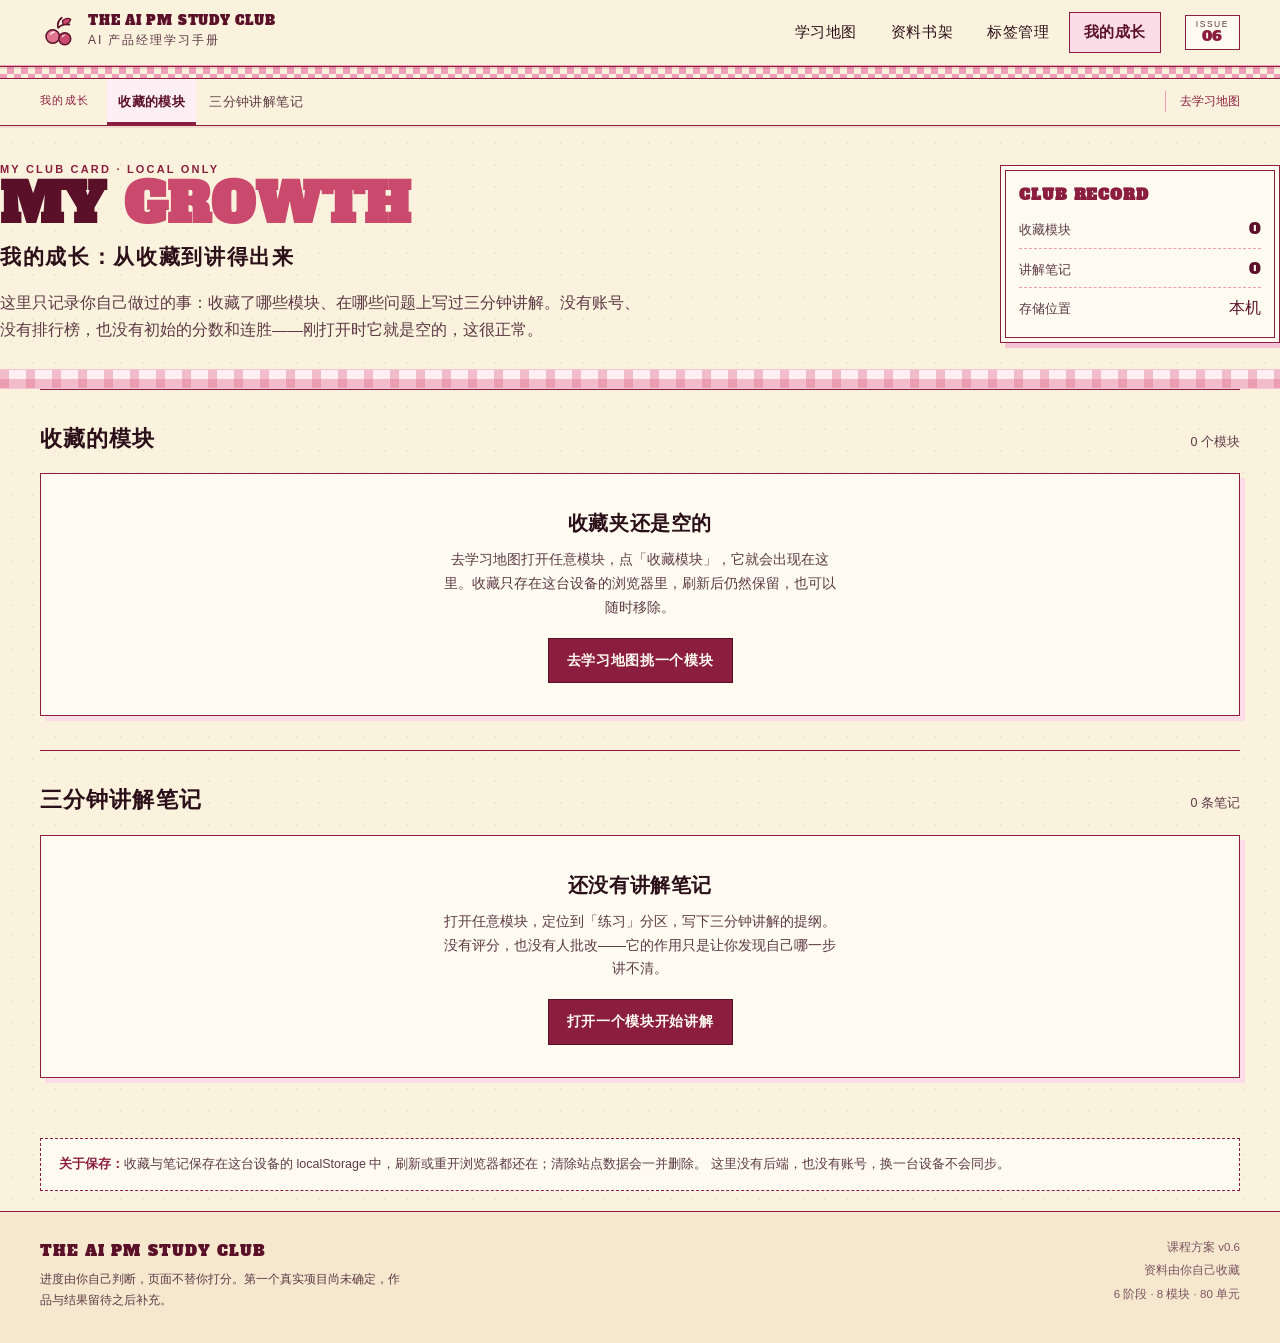
==== growth.html @ f2e9d525 "Publish AI PM study site and GitHub resource sync" ====
<!DOCTYPE html>
<html lang="zh-CN">
<head>
<meta charset="utf-8">
<meta name="viewport" content="width=device-width, initial-scale=1">
<title>我的成长 · AI 产品经理学习手册</title>
<meta name="description" content="收藏模块、写三分钟讲解笔记，全部只保存在本机浏览器，没有账号、没有虚构的进度与积分。">
<link rel="preconnect" href="https://fonts.googleapis.com">
<link rel="preconnect" href="https://fonts.gstatic.com" crossorigin>
<link href="https://fonts.googleapis.com/css2?family=Alfa+Slab+One&display=swap" rel="stylesheet">
<link rel="stylesheet" href="styles.css">
</head>
<body data-page="growth">
<a class="skip-link" href="#growth-main">跳到我的成长</a>

<header class="topbar">
  <div class="wrap topbar-inner">
    <a class="brand" href="index.html">
      <svg class="brand-mark" viewBox="0 0 48 48" aria-hidden="true" focusable="false">
        <path d="M24 18c-1-6 1-10 5-13" fill="none" stroke="#5B1029" stroke-width="2.4" stroke-linecap="round"/>
        <path d="M25 18c3-4 7-5 14-4" fill="none" stroke="#5B1029" stroke-width="2.4" stroke-linecap="round"/>
        <path d="M30 9c3-3 7-4 11-2-1 4-5 7-9 7-1 0-2 0-2-5z" fill="#C94A6C" stroke="#5B1029" stroke-width="1.6" stroke-linejoin="round"/>
        <circle cx="17" cy="30" r="9" fill="#E2758F" stroke="#5B1029" stroke-width="2"/>
        <circle cx="33" cy="33" r="8" fill="#C94A6C" stroke="#5B1029" stroke-width="2"/>
        <path d="M14 27c1-2 3-3 5-3" fill="none" stroke="#FBF2DE" stroke-width="1.8" stroke-linecap="round"/>
        <path d="M30 30c1-1 2-2 3-2" fill="none" stroke="#FBF2DE" stroke-width="1.6" stroke-linecap="round"/>
      </svg>
      <span class="brand-text">
        <span class="brand-en">THE AI PM STUDY CLUB</span>
        <span class="brand-cn">AI 产品经理学习手册</span>
      </span>
    </a>
    <nav class="nav" aria-label="主导航">
      <a class="nav-link" href="index.html">学习地图</a>
      <a class="nav-link" href="library.html">资料书架</a>
      <a class="nav-link" href="library.html#tag-manager">标签管理</a>
      <a class="nav-link" href="growth.html" aria-current="page">我的成长</a>
    </nav>
    <p class="issue-tag"><span>ISSUE</span><span>06</span></p>
  </div>
</header>

<div class="checker" role="presentation"></div>

<nav class="subnav" aria-label="我的成长分区">
  <div class="wrap subnav-inner">
    <p class="subnav-label">我的成长</p>
    <div class="subnav-links">
      <a class="subnav-link" href="#fav-section" data-spy="fav-section">收藏的模块</a>
      <a class="subnav-link" href="#note-section" data-spy="note-section">三分钟讲解笔记</a>
    </div>
    <a class="subnav-jump" href="index.html">去学习地图</a>
  </div>
</nav>

<div class="wrap growth-head">
  <div>
    <p class="eyebrow">My club card · local only</p>
    <h1>
      <span class="mast-en">MY <em>GROWTH</em></span>
      <span class="mast-cn">我的成长：从收藏到讲得出来</span>
    </h1>
    <p class="lede">这里只记录你自己做过的事：收藏了哪些模块、在哪些问题上写过三分钟讲解。没有账号、没有排行榜，也没有初始的分数和连胜——刚打开时它就是空的，这很正常。</p>
  </div>
  <aside class="club-card" aria-label="本机学习记录">
    <h2>Club record</h2>
    <div class="club-rows">
      <div class="club-row"><span>收藏模块</span><strong id="stat-fav">0</strong></div>
      <div class="club-row"><span>讲解笔记</span><strong id="stat-note">0</strong></div>
      <div class="club-row"><span>存储位置</span><strong>本机</strong></div>
    </div>
  </aside>
</div>

<div class="gingham" role="presentation"></div>

<main id="growth-main">
  <div class="wrap">
    <p class="sr-only" role="status" aria-live="polite" id="growth-status"></p>

    <section class="growth-section" id="fav-section" aria-labelledby="fav-heading">
      <div class="growth-section-head">
        <h2 id="fav-heading">收藏的模块</h2>
        <p class="growth-hint" id="fav-count-label">0 个模块</p>
      </div>
      <div class="fav-list" id="fav-list" hidden></div>
      <div class="empty-block" id="fav-empty">
        <h3>收藏夹还是空的</h3>
        <p>去学习地图打开任意模块，点「收藏模块」，它就会出现在这里。收藏只存在这台设备的浏览器里，刷新后仍然保留，也可以随时移除。</p>
        <a class="btn" href="index.html">去学习地图挑一个模块</a>
      </div>
    </section>

    <section class="growth-section" id="note-section" aria-labelledby="note-heading">
      <div class="growth-section-head">
        <h2 id="note-heading">三分钟讲解笔记</h2>
        <p class="growth-hint" id="note-count-label">0 条笔记</p>
      </div>
      <div class="note-grid" id="note-list" hidden></div>
      <div class="empty-block" id="note-empty">
        <h3>还没有讲解笔记</h3>
        <p>打开任意模块，定位到「练习」分区，写下三分钟讲解的提纲。没有评分，也没有人批改——它的作用只是让你发现自己哪一步讲不清。</p>
        <a class="btn" href="index.html">打开一个模块开始讲解</a>
      </div>
    </section>

    <p class="local-note"><b>关于保存：</b><span id="storage-status">收藏与笔记保存在这台设备的 localStorage 中，刷新或重开浏览器都还在；清除站点数据会一并删除。</span> 这里没有后端，也没有账号，换一台设备不会同步。</p>
  </div>
</main>

<footer class="site-foot">
  <div class="wrap foot-grid">
    <div>
      <p class="foot-brand">The AI PM Study Club</p>
      <p class="foot-copy">进度由你自己判断，页面不替你打分。第一个真实项目尚未确定，作品与结果留待之后补充。</p>
    </div>
    <div class="foot-meta">
      <span>课程方案 v0.6</span>
      <span>资料由你自己收藏</span>
      <span>6 阶段 · 8 模块 · 80 单元</span>
    </div>
  </div>
</footer>

<dialog class="module-dialog" id="module-dialog" aria-labelledby="dlg-title"></dialog>

<script src="data.js"></script>
<script src="course-compact.js"></script>
<script src="public-data.js"></script>
<script src="app.js"></script>
</body>
</html>
---- styles.css ----
/* OD-LAYOUT-PRIMITIVES v1 — structure only: display, flex/grid, overflow, wrapping, ratio, geometry.
   Put this @layer first; product CSS outside the layer wins ordinary layout rules.
   Native hidden and closed-dialog states take precedence over component display rules. */
@layer od-layout {
  [hidden]:not([hidden="until-found" i]) { display: none !important; }
  dialog:not([open]) { display: none !important; }

  :where(.od-stack,.od-row,.od-row-top,.od-cluster,.od-grid,.od-field,.od-stat,.od-cell,.od-tile) > :where(*) { min-width: 0; }

  /* containers */
  .od-stack   { display: flex; flex-direction: column; gap: var(--od-gap, 8px); }
  .od-row     { display: flex; align-items: center; gap: var(--od-gap, 8px); }
  .od-row-top { display: flex; align-items: flex-start; gap: var(--od-gap, 8px); }
  .od-cluster { display: flex; flex-wrap: wrap; align-items: center; gap: var(--od-gap, 8px); }
  .od-fill    { flex: 1 1 0; min-width: 0; }
  .od-fixed   { flex: none; }
  .od-grid    { display: grid; gap: var(--od-gap, 12px); grid-template-columns: repeat(var(--od-cols, 3), minmax(0, 1fr)); }

  /* stacked information: each piece is its own line — never sibling inline spans */
  .od-stat, .od-field, .od-cell { display: grid; gap: var(--od-gap, 2px); }
  :where(.od-stat,.od-field,.od-cell) > :where(*) { display: block; }
  .od-tile { display: grid; grid-template-rows: auto 1fr; }
  :where(.od-tile) > :where(*) { display: block; }

  .od-media { display: block; width: 100%; height: auto; aspect-ratio: var(--od-ratio, auto); }
  .od-media-cover { object-fit: cover; }

  .od-icon { display: inline-block; inline-size: var(--od-icon-size, 1em); block-size: var(--od-icon-size, 1em); flex: none; }

  .od-truncate { display: block; max-width: 100%; overflow: hidden; white-space: nowrap; text-overflow: ellipsis; }
  .od-clamp-2, .od-clamp-3 { display: -webkit-box; -webkit-box-orient: vertical; overflow: hidden; overflow-wrap: anywhere; }
  .od-clamp-2 { -webkit-line-clamp: 2; }
  .od-clamp-3 { -webkit-line-clamp: 3; }
  .od-lines-2 { min-height: calc(2 * 1.4em); }
  .od-nowrap  { white-space: nowrap; }
  .od-keep    { word-break: keep-all; overflow-wrap: anywhere; }

  .od-screen { display: grid; grid-template-rows: auto minmax(0, 1fr) auto; height: 100%; }
  .od-scroll { overflow-y: auto; overscroll-behavior: contain; min-height: 0; }

  .od-rail { display: flex; gap: var(--od-gap, 8px); overflow-x: auto; scroll-snap-type: x proximity; scrollbar-width: none;
             padding-inline: var(--od-rail-pad, 16px); scroll-padding-inline: var(--od-rail-pad, 16px); }
  .od-rail::-webkit-scrollbar { display: none; }
  :where(.od-rail) > :where(*) { flex: none; scroll-snap-align: start; }
  :where(.od-rail) > :where(:last-child) { margin-inline-end: var(--od-rail-pad, 16px); }

  .od-spacer { flex: none; visibility: hidden; pointer-events: none; }
  .od-touch  { min-width: 44px; min-height: 44px; }
}
:root [hidden]:where(:not([hidden="until-found" i])) { display: none; }
/* /OD-LAYOUT-PRIMITIVES v1 */

/* ============================================================
   THE AI PM STUDY CLUB — pink American-retro study annual
   ============================================================ */

:root {
  --paper: #FBF2DE;
  --paper-light: #FFFBF0;
  --paper-deep: #F6E8CF;
  --pink-50: #FDEFF4;
  --pink-100: #FADDE6;
  --pink-200: #F4C4D5;
  --pink-300: #EFA0B8;
  --pink-400: #E2758F;
  --pink-500: #C94A6C;
  --pink-ink: #A83254;
  --cherry: #8B1E3F;
  --cherry-deep: #5B1029;
  --ink: #2C1019;
  --ink-soft: #5C3A44;
  --ink-faint: #7B5561;

  --font-display: "Alfa Slab One", "Rockwell", "Georgia", serif;
  --font-serif-cn: "Songti SC", "STSong", "Noto Serif SC", "SimSun", serif;
  --font-body: "PingFang SC", "Hiragino Sans GB", "Microsoft YaHei", "Noto Sans SC", "Helvetica Neue", Arial, sans-serif;

  --shadow-card: 3px 3px 0 var(--pink-200);
  --shadow-card-hover: 6px 6px 0 var(--pink-300);
  --line: 1px solid var(--cherry);
  --line-soft: 1px solid var(--pink-200);
  --maxw: 1360px;
  --pad: 40px;
}

*,
*::before,
*::after { box-sizing: border-box; }

html { -webkit-text-size-adjust: 100%; }

body {
  margin: 0;
  background-color: var(--paper);
  background-image: radial-gradient(rgba(139, 30, 63, 0.07) 1px, transparent 1px);
  background-size: 22px 22px;
  color: var(--ink);
  font-family: var(--font-body);
  font-size: 16px;
  line-height: 1.7;
  letter-spacing: 0;
}

body.is-locked { overflow: hidden; }

img, svg { max-width: 100%; }
h1, h2, h3, h4, p, ol, ul, dl, dd, figure { margin: 0; }
ol, ul { padding: 0; list-style: none; }
button { font: inherit; color: inherit; }
a { color: var(--cherry); text-underline-offset: 3px; }

::selection { background: var(--pink-200); color: var(--cherry-deep); }

:focus-visible {
  outline: 3px solid var(--cherry-deep);
  outline-offset: 2px;
}

.wrap {
  width: 100%;
  max-width: var(--maxw);
  margin: 0 auto;
  padding: 0 var(--pad);
}

.skip-link {
  position: absolute;
  left: 16px;
  top: -60px;
  z-index: 80;
  background: var(--cherry);
  color: var(--paper);
  padding: 10px 18px;
  text-decoration: none;
  font-size: 14px;
}
.skip-link:focus { top: 12px; }

/* ---------- top bar ---------- */

.topbar {
  position: sticky;
  top: 0;
  z-index: 40;
  background: var(--paper);
  border-bottom: var(--line);
  box-shadow: 0 2px 0 rgba(139, 30, 63, 0.14);
}

.topbar-inner {
  display: flex;
  align-items: center;
  gap: 24px;
  padding-top: 12px;
  padding-bottom: 12px;
  border-bottom: 1px solid var(--pink-300);
}

.brand {
  display: flex;
  align-items: center;
  gap: 12px;
  margin-right: auto;
  text-decoration: none;
  color: var(--ink);
}

.brand-mark { width: 36px; height: 36px; flex: none; }

.brand-text { display: grid; gap: 1px; }
.brand-en {
  font-family: var(--font-display);
  font-size: 13px;
  line-height: 1.1;
  letter-spacing: 0.06em;
  color: var(--cherry-deep);
}
.brand-cn {
  font-size: 12px;
  letter-spacing: 0.16em;
  color: var(--ink-soft);
}

.nav { display: flex; align-items: center; gap: 4px; }

.nav-link {
  display: inline-block;
  padding: 7px 14px;
  font-size: 14.5px;
  font-weight: 550;
  letter-spacing: 0.04em;
  color: var(--ink);
  text-decoration: none;
  border: 1px solid transparent;
}
.nav-link:hover { background: var(--pink-50); border-color: var(--pink-200); }
.nav-link[aria-current="page"] {
  background: var(--pink-100);
  border-color: var(--cherry);
  color: var(--cherry-deep);
  font-weight: 650;
}

.issue-tag {
  display: grid;
  justify-items: center;
  gap: 0;
  border: var(--line);
  background: var(--paper-light);
  padding: 4px 10px 5px;
  line-height: 1.05;
}
.issue-tag span:first-child {
  font-size: 8.5px;
  letter-spacing: 0.18em;
  color: var(--ink-soft);
}
.issue-tag span:last-child {
  font-family: var(--font-display);
  font-size: 14px;
  color: var(--cherry);
}

/* ---------- sticky section nav ---------- */

.subnav {
  position: sticky;
  top: var(--topbar-h, 61px);
  z-index: 35;
  background: rgba(251, 242, 222, 0.97);
  border-bottom: var(--line);
  box-shadow: 0 2px 0 rgba(139, 30, 63, 0.1);
  backdrop-filter: blur(4px);
}

.subnav-inner {
  display: flex;
  align-items: center;
  gap: 18px;
  min-height: 46px;
}

.subnav-label {
  flex: none;
  font-family: var(--font-display);
  font-size: 11px;
  letter-spacing: 0.12em;
  text-transform: uppercase;
  color: var(--cherry);
  white-space: nowrap;
}

.subnav-links {
  display: flex;
  align-items: center;
  gap: 2px;
  flex: 1 1 auto;
  min-width: 0;
  overflow-x: auto;
  scrollbar-width: none;
}
.subnav-links::-webkit-scrollbar { display: none; }

.subnav-link {
  display: inline-flex;
  align-items: center;
  gap: 6px;
  padding: 12px 11px 9px;
  border-bottom: 3px solid transparent;
  font-size: 13px;
  font-weight: 550;
  letter-spacing: 0.03em;
  color: var(--ink-soft);
  text-decoration: none;
  white-space: nowrap;
}
.subnav-link:hover { color: var(--cherry-deep); background: var(--pink-50); }
.subnav-link[aria-current] {
  color: var(--cherry-deep);
  font-weight: 650;
  border-bottom-color: var(--cherry);
  background: var(--pink-50);
}

.subnav-count {
  font-family: var(--font-display);
  font-size: 10px;
  color: var(--pink-ink);
  letter-spacing: 0.04em;
}

.subnav-note {
  flex: none;
  margin-left: auto;
  font-size: 11.5px;
  letter-spacing: 0.05em;
  color: var(--ink-faint);
  white-space: nowrap;
}

.subnav-jump {
  flex: none;
  padding-left: 14px;
  border-left: 1px solid var(--pink-300);
  font-size: 12px;
  color: var(--cherry);
  text-decoration: none;
  white-space: nowrap;
}
.subnav-jump:hover { color: var(--cherry-deep); text-decoration: underline; }

/* anchors clear the sticky bars */
:root { --topbar-h: 61px; --subnav-h: 46px; }
html { scroll-behavior: smooth; }
#map-controls,
#lib-controls,
#fav-section,
#note-section,
#content,
#sources,
#practice,
[id^="stage-"],
[id^="type-"] {
  scroll-margin-top: calc(var(--topbar-h, 61px) + var(--subnav-h, 46px) + 18px);
}

/* ---------- decorative bands ---------- */

.checker {
  height: 12px;
  background: repeating-conic-gradient(var(--pink-300) 0% 25%, var(--paper) 0% 50%) 0 0 / 14px 14px;
  border-bottom: var(--line);
}

.stripe {
  height: 8px;
  background: repeating-linear-gradient(
    -45deg,
    var(--pink-200) 0 6px,
    var(--paper) 6px 12px
  );
  border-top: var(--line-soft);
  border-bottom: var(--line-soft);
}

.gingham {
  height: 20px;
  background-color: var(--pink-50);
  background-image:
    repeating-linear-gradient(90deg, rgba(226, 117, 143, 0.42) 0 9px, transparent 9px 26px),
    repeating-linear-gradient(0deg, rgba(226, 117, 143, 0.42) 0 9px, transparent 9px 26px);
  border-top: var(--line-soft);
  border-bottom: var(--line-soft);
}

/* ---------- masthead ---------- */

.masthead { padding: 30px 0 26px; }

.masthead-grid {
  display: grid;
  grid-template-columns: minmax(0, 1fr) 312px;
  gap: 44px;
  align-items: end;
}

.eyebrow {
  font-size: 11px;
  font-weight: 650;
  letter-spacing: 0.2em;
  text-transform: uppercase;
  color: var(--cherry);
}

.masthead h1 { margin: 10px 0 0; font-weight: 400; }

.mast-en {
  display: block;
  font-family: var(--font-display);
  font-size: clamp(38px, 4.3vw, 60px);
  line-height: 0.96;
  letter-spacing: 0.005em;
  color: var(--cherry-deep);
  text-transform: uppercase;
}
.mast-en em {
  font-style: normal;
  color: var(--pink-500);
}

.mast-cn {
  display: block;
  margin-top: 12px;
  font-family: var(--font-serif-cn);
  font-weight: 700;
  font-size: 21px;
  line-height: 1.4;
  letter-spacing: 0.08em;
  color: var(--ink);
}

.lede {
  margin-top: 16px;
  max-width: 640px;
  font-size: 15.5px;
  line-height: 1.75;
  color: var(--ink-soft);
}

.issue-card {
  position: relative;
  background: var(--paper-light);
  border: var(--line);
  padding: 18px 18px 16px;
  box-shadow: 5px 5px 0 var(--pink-200);
}
.issue-card::before {
  content: "";
  position: absolute;
  inset: 4px;
  border: 1px solid var(--cherry);
  pointer-events: none;
}
.issue-card > * { position: relative; }

.issue-art {
  display: flex;
  justify-content: center;
  padding: 4px 0 10px;
}
.issue-art svg { width: 112px; height: 112px; }

.issue-rows { border-top: var(--line-soft); }
.issue-row {
  display: grid;
  grid-template-columns: 84px minmax(0, 1fr);
  gap: 8px;
  padding: 7px 0;
  border-bottom: 1px dashed var(--pink-300);
  font-size: 12.5px;
  line-height: 1.5;
}
.issue-row:last-child { border-bottom: 0; }
.issue-row dt {
  color: var(--ink-faint);
  letter-spacing: 0.04em;
}
.issue-row dd { color: var(--ink); font-weight: 550; }

.issue-foot {
  margin-top: 10px;
  font-size: 11.5px;
  line-height: 1.6;
  color: var(--ink-soft);
}

/* ---------- controls ---------- */

.controls {
  background: var(--paper-deep);
  border-top: var(--line);
  border-bottom: var(--line);
  padding: 18px 0;
}

.controls-grid {
  display: grid;
  grid-template-columns: 360px minmax(0, 1fr);
  gap: 24px;
  align-items: end;
}

.field-label {
  display: block;
  margin-bottom: 6px;
  font-size: 11.5px;
  font-weight: 650;
  letter-spacing: 0.16em;
  text-transform: uppercase;
  color: var(--cherry);
}

.search-shell {
  display: flex;
  align-items: center;
  gap: 8px;
  background: var(--paper-light);
  border: var(--line);
  padding: 0 10px;
  height: 44px;
}
.search-shell .od-icon { color: var(--cherry); --od-icon-size: 17px; }
.search-shell input {
  flex: 1 1 auto;
  min-width: 0;
  border: 0;
  background: transparent;
  font: inherit;
  font-size: 14.5px;
  color: var(--ink);
  padding: 10px 0;
}
.search-shell input::placeholder { color: #8A6672; }
.search-shell input:focus { outline: none; }
.search-shell:focus-within {
  outline: 3px solid var(--cherry-deep);
  outline-offset: 2px;
}
.search-shell input::-webkit-search-cancel-button { -webkit-appearance: none; appearance: none; }

.clear-btn {
  border: 0;
  background: transparent;
  color: var(--cherry);
  font-size: 12.5px;
  font-weight: 600;
  padding: 6px 4px;
  cursor: pointer;
  text-decoration: underline;
  text-underline-offset: 3px;
  white-space: nowrap;
}
.clear-btn:hover { color: var(--cherry-deep); }

.chips {
  display: flex;
  flex-wrap: wrap;
  gap: 8px;
}

.chip {
  display: inline-flex;
  align-items: baseline;
  gap: 7px;
  background: var(--paper-light);
  border: 1px solid var(--pink-300);
  padding: 7px 12px;
  font-size: 13.5px;
  color: var(--ink);
  cursor: pointer;
  transition: background 160ms ease-out, border-color 160ms ease-out, transform 160ms ease-out;
}
.chip .chip-no {
  font-family: var(--font-display);
  font-size: 11px;
  color: var(--pink-ink);
  letter-spacing: 0.04em;
}
.chip:hover { border-color: var(--cherry); background: var(--pink-100); }
.chip[aria-pressed="true"] {
  background: var(--cherry);
  border-color: var(--cherry-deep);
  color: var(--paper-light);
}
.chip[aria-pressed="true"] .chip-no { color: var(--pink-200); }

/* ---------- course map ---------- */

.map-region { padding-bottom: 24px; }

.result-bar {
  display: flex;
  align-items: baseline;
  justify-content: space-between;
  gap: 20px;
  padding: 22px 0 4px;
  border-bottom: var(--line);
}
.result-title {
  font-family: var(--font-serif-cn);
  font-size: 19px;
  font-weight: 700;
  letter-spacing: 0.02em;
}
.result-count {
  font-size: 13px;
  color: var(--ink-soft);
  letter-spacing: 0.04em;
}

.stage-section { padding: 34px 0 42px; }
.stage-section + .stage-section { border-top: 1px solid var(--pink-300); }

.stage-head {
  display: grid;
  grid-template-columns: 96px minmax(0, 1fr) auto;
  gap: 22px;
  align-items: start;
  margin-bottom: 22px;
}

.stage-no {
  font-family: var(--font-display);
  font-size: 58px;
  line-height: 0.82;
  color: var(--pink-500);
  letter-spacing: 0.01em;
}

.stage-body h2 {
  display: flex;
  flex-wrap: wrap;
  align-items: baseline;
  gap: 12px;
  font-family: var(--font-serif-cn);
  font-size: 25px;
  font-weight: 700;
  line-height: 1.35;
  letter-spacing: 0.04em;
}
.stage-en {
  font-family: var(--font-display);
  font-size: 11px;
  letter-spacing: 0.14em;
  color: var(--cherry);
  text-transform: uppercase;
}
.stage-blurb {
  margin-top: 6px;
  max-width: 62ch;
  font-size: 14px;
  line-height: 1.7;
  color: var(--ink-soft);
}

.stage-count {
  display: grid;
  gap: 2px;
  justify-items: end;
  font-size: 12px;
  line-height: 1.6;
  color: var(--ink-soft);
  white-space: nowrap;
}
.stage-count strong {
  font-family: var(--font-display);
  font-size: 15px;
  font-weight: 400;
  color: var(--cherry);
}

.module-grid {
  display: grid;
  grid-template-columns: repeat(auto-fill, minmax(320px, 1fr));
  gap: 20px;
}

.module-card {
  display: grid;
  gap: 9px;
  width: 100%;
  text-align: left;
  background: var(--paper-light);
  border: var(--line);
  border-radius: 2px;
  padding: 16px 18px 14px;
  cursor: pointer;
  box-shadow: var(--shadow-card);
  transition: transform 180ms ease-out, box-shadow 180ms ease-out, background 180ms ease-out;
}
.module-card > * { display: block; }
.module-card:hover {
  transform: translate(-1px, -1px);
  box-shadow: var(--shadow-card-hover);
  background: #FFFDF7;
}
.module-card:focus-visible { outline: 3px solid var(--cherry-deep); outline-offset: 3px; }
a.module-card { color: inherit; text-decoration: none; }

.card-top {
  display: flex;
  align-items: center;
  justify-content: space-between;
  gap: 10px;
  font-size: 11px;
  letter-spacing: 0.08em;
  color: var(--ink-faint);
}
.card-no {
  font-family: var(--font-display);
  font-size: 13px;
  letter-spacing: 0.03em;
  color: var(--pink-ink);
}
.card-stage {
  border: 1px solid var(--pink-300);
  background: var(--pink-50);
  padding: 1px 8px;
  font-size: 10.5px;
  letter-spacing: 0.06em;
  color: var(--cherry);
}

.card-title {
  font-size: 16.5px;
  font-weight: 650;
  line-height: 1.5;
  letter-spacing: 0.01em;
  color: var(--ink);
}

.card-question {
  font-family: var(--font-serif-cn);
  font-size: 18.5px;
  font-weight: 600;
  line-height: 1.6;
  letter-spacing: 0.01em;
  color: var(--cherry-deep);
}
.card-tags, .mp-topic-tags, .source-tags-on-card { display: flex; flex-wrap: wrap; gap: 6px; }
.card-tags span, .mp-topic-tags span, .source-tag {
  display: inline-flex; align-items: center; gap: 5px;
  border: 1px solid var(--pink-300); background: var(--pink-50);
  padding: 2px 7px; color: var(--cherry); font-size: 11px; line-height: 1.4;
}
.mp-topic-tags { margin: 12px 0; }

.card-foot {
  display: flex;
  align-items: center;
  justify-content: space-between;
  gap: 12px;
  margin-top: 4px;
  padding-top: 10px;
  border-top: 1px dashed var(--pink-300);
  font-size: 12px;
  color: var(--ink-soft);
  letter-spacing: 0.05em;
}
.card-open {
  display: inline-flex;
  align-items: center;
  gap: 5px;
  color: var(--cherry);
  font-weight: 600;
  white-space: nowrap;
}
.card-open .od-icon { --od-icon-size: 14px; }

.card-match {
  display: block;
  font-size: 12px;
  line-height: 1.6;
  color: var(--ink-soft);
  border-left: 2px solid var(--pink-400);
  padding-left: 8px;
}
.card-match b { color: var(--cherry); font-weight: 650; }

/* ---------- empty / no result ---------- */

.empty-block {
  border: var(--line);
  background: var(--paper-light);
  padding: 32px 28px;
  text-align: center;
  box-shadow: 5px 5px 0 var(--pink-100);
}
.empty-block h3 {
  font-family: var(--font-serif-cn);
  font-size: 20px;
  letter-spacing: 0.03em;
}
.empty-block p {
  margin: 8px auto 0;
  max-width: 52ch;
  font-size: 14px;
  line-height: 1.7;
  color: var(--ink-soft);
}
.empty-block .btn { margin-top: 18px; }

/* ---------- buttons ---------- */

.btn {
  display: inline-flex;
  align-items: center;
  justify-content: center;
  gap: 8px;
  border: 1px solid var(--cherry-deep);
  background: var(--cherry);
  color: var(--paper-light);
  font-size: 14px;
  font-weight: 600;
  letter-spacing: 0.05em;
  padding: 10px 18px;
  cursor: pointer;
  text-decoration: none;
  transition: background 160ms ease-out, transform 160ms ease-out;
}
.btn:hover { background: var(--cherry-deep); }
.btn:active { transform: translateY(1px); }

.btn-ghost {
  background: transparent;
  color: var(--cherry);
  border-color: var(--cherry);
}
.btn-ghost:hover { background: var(--pink-100); color: var(--cherry-deep); }

.btn-quiet {
  background: transparent;
  border-color: var(--pink-300);
  color: var(--ink-soft);
}
.btn-quiet:hover { background: var(--paper-deep); color: var(--cherry-deep); border-color: var(--cherry); }

.btn[disabled] { opacity: 0.45; cursor: not-allowed; }

/* ---------- module dialog ---------- */

dialog.module-dialog {
  width: min(940px, calc(100vw - 48px));
  max-width: none;
  max-height: min(88vh, 940px);
  margin: auto;
  padding: 0;
  border: 0;
  background: transparent;
  color: var(--ink);
  overflow: visible;
}
dialog.module-dialog::backdrop {
  background: rgba(44, 16, 25, 0.58);
}

.dlg-shell {
  position: relative;
  display: grid;
  grid-template-rows: auto auto minmax(0, 1fr) auto;
  max-height: min(88vh, 940px);
  background: var(--paper);
  border: 2px solid var(--cherry);
  padding: 4px;
  box-shadow: 10px 10px 0 rgba(91, 16, 41, 0.28);
}
.dlg-shell::after {
  content: "";
  position: absolute;
  inset: 3px;
  border: 1px solid var(--cherry);
  pointer-events: none;
}

.module-dialog[open] .dlg-shell { animation: dlg-in 200ms ease-out both; }

@keyframes dlg-in {
  from { opacity: 0; transform: translateY(10px); }
  to { opacity: 1; transform: none; }
}

.dlg-head {
  position: relative;
  padding: 20px 26px 16px;
  background: var(--pink-50);
  border-bottom: 2px solid var(--cherry);
}

.dlg-top {
  display: flex;
  align-items: flex-start;
  justify-content: space-between;
  gap: 16px;
}

.dlg-kicker {
  font-size: 11.5px;
  font-weight: 650;
  letter-spacing: 0.14em;
  text-transform: uppercase;
  color: var(--cherry);
}

.icon-btn {
  display: inline-flex;
  align-items: center;
  justify-content: center;
  width: 34px;
  height: 34px;
  flex: none;
  background: var(--paper-light);
  border: 1px solid var(--cherry);
  color: var(--cherry);
  cursor: pointer;
}
.icon-btn:hover { background: var(--cherry); color: var(--paper-light); }
.icon-btn .od-icon { --od-icon-size: 16px; }

.dlg-title {
  margin-top: 6px;
  font-family: var(--font-serif-cn);
  font-size: 27px;
  font-weight: 700;
  line-height: 1.4;
  letter-spacing: 0.03em;
  color: var(--cherry-deep);
}

.dlg-question {
  margin-top: 6px;
  font-family: var(--font-serif-cn);
  font-size: 17px;
  line-height: 1.65;
  color: var(--ink);
}

.dlg-meta {
  display: flex;
  flex-wrap: wrap;
  align-items: center;
  gap: 10px;
  margin-top: 14px;
}

.meta-pill {
  border: 1px solid var(--pink-300);
  background: var(--paper-light);
  padding: 3px 10px;
  font-size: 12px;
  letter-spacing: 0.06em;
  color: var(--ink-soft);
  white-space: nowrap;
}

.fav-btn {
  display: inline-flex;
  align-items: center;
  gap: 7px;
  border: 1px solid var(--cherry);
  background: var(--paper-light);
  color: var(--cherry);
  font-size: 12.5px;
  font-weight: 650;
  letter-spacing: 0.05em;
  padding: 5px 12px;
  cursor: pointer;
}
.fav-btn .od-icon { --od-icon-size: 15px; }
.fav-btn:hover { background: var(--pink-100); }
.fav-btn[aria-pressed="true"] {
  background: var(--cherry);
  color: var(--paper-light);
  border-color: var(--cherry-deep);
}
.fav-btn[aria-pressed="true"]:hover { background: var(--cherry-deep); }

.tabs {
  display: flex;
  gap: 2px;
  padding: 0 22px;
  background: var(--paper-light);
  border-bottom: 1px solid var(--cherry);
}

.tab {
  border: 0;
  background: transparent;
  padding: 12px 16px 11px;
  font-size: 14px;
  font-weight: 600;
  letter-spacing: 0.06em;
  color: var(--ink-soft);
  cursor: pointer;
  border-bottom: 3px solid transparent;
  margin-bottom: -1px;
}
.tab:hover { color: var(--cherry-deep); background: var(--pink-50); }
.tab[aria-selected="true"] {
  color: var(--cherry-deep);
  border-bottom-color: var(--cherry);
  background: var(--pink-50);
}

.dlg-body {
  overflow-y: auto;
  overscroll-behavior: contain;
  min-height: 0;
  padding: 22px 26px 26px;
}

.panel-intro {
  font-size: 13px;
  line-height: 1.7;
  color: var(--ink-soft);
  padding-bottom: 14px;
}

.panel-label {
  font-size: 11.5px;
  font-weight: 650;
  letter-spacing: 0.16em;
  text-transform: uppercase;
  color: var(--cherry);
  margin-bottom: 10px;
}

.unit-list { display: grid; gap: 0; margin-bottom: 22px; border-top: 1px solid var(--pink-200); }
.unit-list li {
  display: grid;
  grid-template-columns: 40px minmax(0, 1fr);
  gap: 12px;
  align-items: baseline;
  padding: 11px 2px;
  border-bottom: 1px solid var(--pink-200);
  font-size: 15px;
  line-height: 1.7;
}
.unit-idx {
  font-family: var(--font-display);
  font-size: 12px;
  color: var(--pink-ink);
  letter-spacing: 0.05em;
}

.fact-grid {
  display: grid;
  grid-template-columns: repeat(2, minmax(0, 1fr));
  gap: 16px;
  margin-bottom: 18px;
}
.fact {
  border: var(--line-soft);
  background: var(--paper-light);
  padding: 14px 16px;
}
.fact h4 {
  font-size: 11.5px;
  font-weight: 650;
  letter-spacing: 0.14em;
  color: var(--cherry);
  margin-bottom: 6px;
}
.fact p { font-size: 14.5px; line-height: 1.7; }

.fact-wide { grid-column: 1 / -1; }

.policy-note {
  margin-top: 18px;
  border-left: 3px solid var(--pink-400);
  padding: 8px 0 8px 14px;
  font-size: 13px;
  line-height: 1.7;
  color: var(--ink-soft);
}
.policy-note b { color: var(--cherry); font-weight: 650; }

/* source rows (dialog + library) */

.source-list { display: grid; gap: 14px; }

.source-card {
  position: relative;
  border: var(--line-soft);
  background: var(--paper-light);
  padding: 15px 16px 14px;
  display: grid;
  gap: 8px;
}
.source-card:hover { border-color: var(--pink-400); }

.source-top {
  display: flex;
  flex-wrap: wrap;
  align-items: center;
  gap: 8px;
}

.badge {
  display: inline-block;
  border: 1px solid var(--cherry);
  padding: 1px 8px;
  font-size: 10.5px;
  font-weight: 650;
  letter-spacing: 0.08em;
  white-space: nowrap;
}
.badge-role { background: var(--cherry); color: var(--paper-light); border-color: var(--cherry-deep); }
.badge-method { background: var(--paper-deep); color: var(--cherry-deep); border-color: var(--pink-400); }
.badge-doc { background: var(--pink-100); color: var(--cherry-deep); border-color: var(--cherry); }
.badge-article { background: var(--pink-400); color: #3A0C1B; border-color: var(--cherry-deep); }
.badge-engagement { background: var(--pink-50); color: var(--cherry-deep); border-color: var(--pink-300); letter-spacing: 0; }

.source-check {
  font-size: 11.5px;
  letter-spacing: 0.04em;
  color: var(--ink-soft);
  margin-left: auto;
  white-space: nowrap;
}
.source-check.warn { color: var(--cherry-deep); font-weight: 600; }

.source-title {
  font-size: 15.5px;
  font-weight: 650;
  line-height: 1.55;
  letter-spacing: 0.01em;
}
.source-title a {
  color: var(--cherry-deep);
  text-decoration: none;
  display: inline-flex;
  align-items: baseline;
  gap: 6px;
  flex-wrap: wrap;
}
.source-title a:hover { color: var(--cherry); text-decoration: underline; text-decoration-thickness: 2px; }
.source-title .od-icon { --od-icon-size: 13px; color: var(--pink-500); }
.source-file-link { border: 0; background: none; padding: 0; color: var(--cherry-deep); font: inherit; cursor: pointer; text-align: left; }
.source-file-link:hover { color: var(--cherry); text-decoration: underline; }

.source-scope { font-size: 13.5px; line-height: 1.7; color: var(--ink-soft); }

.date-grid {
  display: grid;
  grid-template-columns: repeat(3, minmax(0, 1fr));
  gap: 10px;
  padding: 10px 12px;
  background: var(--pink-50);
  border: 1px dashed var(--pink-300);
}
.date-cell { display: grid; gap: 1px; }
.date-cell dt {
  font-size: 10.5px;
  letter-spacing: 0.1em;
  color: var(--ink-faint);
  text-transform: uppercase;
}
.date-cell dd {
  font-size: 12.5px;
  line-height: 1.5;
  color: var(--ink);
  word-break: break-word;
}
.date-cell dd.is-unknown { color: var(--cherry-deep); font-weight: 600; }
.date-cell.is-wide { grid-column: 1 / -1; }
.source-scope b { color: var(--cherry); font-weight: 650; }

.shelf-summary {
  padding: 16px 0 0;
  font-size: 13px;
  color: var(--ink-soft);
  letter-spacing: 0.04em;
}

.source-uses {
  display: flex;
  flex-wrap: wrap;
  gap: 6px;
}
.use-chip {
  font-size: 11.5px;
  border: 1px solid var(--pink-300);
  padding: 0 7px;
  color: var(--ink-soft);
  text-decoration: none;
  background: var(--paper);
}
.use-chip:hover { border-color: var(--cherry); color: var(--cherry-deep); }

details.disclosure { border-top: 1px dashed var(--pink-300); padding-top: 8px; }
details.disclosure summary {
  cursor: pointer;
  font-size: 12px;
  font-weight: 600;
  letter-spacing: 0.04em;
  color: var(--cherry);
  list-style: none;
}
details.disclosure summary::-webkit-details-marker { display: none; }
details.disclosure summary::before { content: "+ "; font-weight: 700; }
details.disclosure[open] summary::before { content: "− "; }
details.disclosure p {
  margin-top: 6px;
  font-size: 12.5px;
  line-height: 1.7;
  color: var(--ink-soft);
}
details.disclosure ul { margin-top: 6px; display: grid; gap: 6px; }
details.disclosure li { font-size: 12.5px; line-height: 1.7; color: var(--ink-soft); }
details.disclosure li b { color: var(--ink); }

/* practice */

.practice-q {
  font-family: var(--font-serif-cn);
  font-size: 18px;
  line-height: 1.75;
  color: var(--ink);
  border: var(--line-soft);
  background: var(--pink-50);
  padding: 18px 20px;
}
.practice-q strong { color: var(--cherry-deep); font-weight: 700; }

.steps { margin: 18px 0; display: grid; gap: 8px; }
.steps li {
  display: grid;
  grid-template-columns: 26px minmax(0, 1fr);
  gap: 10px;
  font-size: 14px;
  line-height: 1.7;
  color: var(--ink-soft);
}
.step-no {
  font-family: var(--font-display);
  font-size: 12px;
  color: var(--pink-ink);
  padding-top: 3px;
}

.note-area { margin-top: 8px; }
.note-area textarea {
  width: 100%;
  min-height: 150px;
  resize: vertical;
  border: 1px solid var(--cherry);
  background: var(--paper-light);
  padding: 12px 14px;
  font-family: var(--font-body);
  font-size: 14.5px;
  line-height: 1.8;
  color: var(--ink);
}
.note-area textarea:focus-visible { outline: 3px solid var(--cherry-deep); outline-offset: 2px; }

.note-bar {
  display: flex;
  flex-wrap: wrap;
  align-items: center;
  gap: 12px;
  margin-top: 10px;
}
.note-count { font-size: 12px; color: var(--ink-faint); letter-spacing: 0.04em; }
.note-status {
  font-size: 12.5px;
  color: var(--cherry);
  font-weight: 600;
  letter-spacing: 0.03em;
}
.note-status.is-warn { color: var(--cherry-deep); }

.fineprint {
  margin-top: 16px;
  font-size: 12px;
  line-height: 1.75;
  color: var(--ink-faint);
  border-top: 1px dashed var(--pink-300);
  padding-top: 10px;
}

.dlg-foot {
  display: flex;
  align-items: center;
  justify-content: space-between;
  gap: 12px;
  padding: 11px 22px;
  border-top: 1px solid var(--cherry);
  background: var(--paper-light);
}
.foot-btn {
  border: 1px solid transparent;
  background: transparent;
  color: var(--cherry);
  font-size: 12.5px;
  font-weight: 600;
  letter-spacing: 0.04em;
  padding: 6px 8px;
  cursor: pointer;
}
.foot-btn:hover { background: var(--pink-50); border-color: var(--pink-300); }
.foot-btn[disabled] { color: var(--ink-faint); opacity: 0.6; cursor: not-allowed; background: transparent; border-color: transparent; }
.foot-mid { font-size: 11.5px; color: var(--ink-faint); letter-spacing: 0.04em; text-align: center; }

/* ---------- library ---------- */

.source-compose {
  scroll-margin-top: 92px;
  width: calc(100% - 2 * var(--pad));
  max-width: calc(var(--maxw) - 2 * var(--pad));
  margin-inline: auto;
  margin-top: 28px;
  margin-bottom: 30px;
  padding: 25px 30px 20px;
  border: var(--line);
  background: var(--paper-light);
  box-shadow: 5px 5px 0 var(--pink-200);
}
.source-compose-head { display: flex; align-items: end; justify-content: space-between; gap: 20px; margin-bottom: 20px; }
.source-compose-head h2 { font-family: var(--font-serif-cn); font-size: 26px; color: var(--cherry-deep); }
.source-compose-head > p { font-size: 13px; color: var(--ink-soft); }
.source-kind { display: inline-flex; border: 1px solid var(--cherry); margin-bottom: 18px; }
.source-kind-btn { border: 0; background: var(--paper); color: var(--cherry); padding: 9px 18px; font: 650 13px var(--font-body); cursor: pointer; }
.source-kind-btn + .source-kind-btn { border-left: 1px solid var(--cherry); }
.source-kind-btn[aria-pressed="true"] { background: var(--cherry); color: var(--paper-light); }
.source-form-grid { display: grid; grid-template-columns: repeat(2, minmax(0, 1fr)); gap: 16px 20px; }
.source-form-grid #source-url-wrap, .source-form-grid #source-file-wrap { grid-column: 1 / -1; }
.source-form-grid label, .source-note-label { display: block; font-size: 13px; font-weight: 650; color: var(--cherry-deep); }
.source-form-grid label > span { color: var(--pink-500); }
.source-form-grid input, .source-form-grid select, .source-note-label textarea {
  width: 100%; border: 1px solid var(--pink-400); border-radius: 0; background: var(--paper);
  margin-top: 7px; padding: 10px 12px; font: 14px var(--font-body); color: var(--ink);
}
.source-form-grid input:focus-visible, .source-form-grid select:focus-visible, .source-note-label textarea:focus-visible { outline: 2px solid var(--cherry); outline-offset: 2px; }
.source-title-detect { display: flex; flex-wrap: wrap; align-items: center; gap: 12px; margin-top: 16px; color: var(--ink-soft); font-size: 13px; }
.source-title-detect button { border: 0; background: none; color: var(--cherry); text-decoration: underline; text-underline-offset: 3px; font: inherit; cursor: pointer; }
.source-title-manual { display: block; margin-top: 12px; color: var(--cherry-deep); font-size: 13px; font-weight: 650; }
.source-title-manual input { display: block; width: 100%; margin-top: 7px; border: 1px solid var(--pink-400); background: var(--paper); padding: 10px 12px; font: 14px var(--font-body); color: var(--ink); }
.source-tags { margin-top: 18px; }
.source-tags > label { display: block; color: var(--cherry-deep); font-size: 13px; font-weight: 650; }
.source-tags > label span { color: var(--ink-faint); font-weight: 400; }
.source-tag-entry { display: flex; gap: 8px; margin-top: 7px; }
.source-tag-entry input { flex: 1; min-width: 0; border: 1px solid var(--pink-400); background: var(--paper); padding: 9px 12px; font: 14px var(--font-body); color: var(--ink); }
.source-tag-entry button { border: 1px solid var(--cherry); background: var(--paper-light); color: var(--cherry); padding: 8px 14px; font: 650 12px var(--font-body); cursor: pointer; }
.source-tag-entry button:hover { background: var(--pink-100); }
.source-tag-selected { display: flex; flex-wrap: wrap; gap: 6px; min-height: 12px; margin-top: 9px; }
.source-tag button { border: 0; background: none; color: var(--cherry); font: 700 14px var(--font-body); cursor: pointer; padding: 0 1px; }
.source-tag-available { margin-top: 5px; }
.source-tag-available summary { color: var(--cherry); font-size: 12px; cursor: pointer; }
.source-tag-available > div { display: flex; flex-wrap: wrap; gap: 6px; padding-top: 8px; }
.tag-option { display: inline-flex; }
.source-tag-available button { border: 1px solid var(--pink-300); background: var(--paper); color: var(--cherry); padding: 4px 8px; font: 12px var(--font-body); cursor: pointer; }
.tag-option button + button { border-left: 0; padding-inline: 5px; }
.source-tag-available button[aria-pressed="true"] { background: var(--pink-300); border-color: var(--cherry); }
.tag-manager-link { display: inline-block; margin-top: 7px; color: var(--cherry); font-size: 12px; text-decoration: underline; text-underline-offset: 3px; }
.source-note-label { margin-top: 16px; }
.source-note-label span { font-weight: 400; color: var(--ink-faint); }
.source-note-label textarea { resize: vertical; line-height: 1.6; }
.source-form-foot { display: flex; flex-wrap: wrap; align-items: center; gap: 12px; margin-top: 16px; }
#source-form-status { color: var(--cherry); font-size: 13px; }
.source-local-note { margin-top: 14px; color: var(--ink-faint); font-size: 12px; }
.source-undo { min-height: 24px; margin-top: 12px; color: var(--cherry); font-size: 13px; }
.source-undo button, .source-actions button { border: 0; background: none; color: var(--cherry); cursor: pointer; text-decoration: underline; text-underline-offset: 3px; font: inherit; }
.source-undo button:hover, .source-actions button:hover { color: var(--cherry-deep); }
.source-actions { display: flex; gap: 14px; padding-top: 7px; border-top: 1px dashed var(--pink-300); font-size: 12px; }
.source-unassigned { font-size: 12px; color: var(--ink-faint); }
.source-empty { padding: 20px; background: var(--pink-50); color: var(--ink-soft); font-size: 14px; }
.source-add-link { margin-top: 16px; }
.source-edit-link { color: var(--cherry); font-size: 12px; text-decoration: underline; text-underline-offset: 3px; }

.tag-manager {
  scroll-margin-top: 122px;
  width: calc(100% - 2 * var(--pad));
  max-width: calc(var(--maxw) - 2 * var(--pad));
  margin: 0 auto 30px;
  padding: 24px 30px 30px;
  border: 1px solid var(--pink-400);
  background: var(--pink-50);
}
.tag-manager-head { display: flex; align-items: end; justify-content: space-between; gap: 20px; }
.tag-manager-head h2 { font-family: var(--font-serif-cn); font-size: 25px; color: var(--cherry-deep); }
.tag-manager-head > p { max-width: 440px; color: var(--ink-soft); font-size: 12.5px; line-height: 1.6; }
.tag-manager-create { margin-top: 20px; }
.tag-manager-create label { display: block; margin-bottom: 7px; color: var(--cherry-deep); font-size: 13px; font-weight: 650; }
.tag-manager-create > div { display: flex; gap: 8px; max-width: 540px; }
.tag-manager-create input, .tag-manager-edit input { flex: 1; min-width: 0; border: 1px solid var(--pink-400); background: var(--paper-light); padding: 9px 11px; font: 14px var(--font-body); color: var(--ink); }
.tag-manager-create .btn { flex: none; }
#tag-manager-status { min-height: 20px; margin-top: 6px; color: var(--cherry); font-size: 12px; }
.tag-manager-all { margin-top: 17px; }
.tag-manager-all h3 { padding-bottom: 8px; border-bottom: 1px solid var(--pink-300); color: var(--cherry-deep); font-size: 15px; }
.tag-manager-all h3 span { margin-left: 5px; color: var(--pink-ink); font-size: 12px; }
.tag-manager-list { display: flex; flex-wrap: wrap; align-items: flex-start; gap: 7px; padding-top: 10px; }
.tag-manager-item { display: inline-flex; align-items: center; min-height: 34px; border: 1px solid var(--pink-300); background: var(--paper-light); color: var(--cherry); font: 12px var(--font-body); }
.tag-manager-item small { margin-left: 4px; color: var(--ink-faint); font-size: 11px; white-space: nowrap; }
.tag-manager-item button { border: 0; background: none; color: var(--cherry); font: 12px var(--font-body); cursor: pointer; }
.tag-manager-item button:hover { color: var(--cherry-deep); text-decoration: underline; }
.tag-manager-item button[disabled] { color: var(--ink-faint); cursor: not-allowed; text-decoration: none; }
.tag-manager-item .tag-name { padding: 6px 8px; cursor: pointer; }
.tag-manager-item > button:not(.tag-name) { padding: 6px 8px; border-left: 1px solid var(--pink-300); }
.tag-manager-item > button[data-manager-delete] { font-size: 17px; line-height: 1; }
.tag-manager-edit { display: flex; align-items: center; gap: 7px; padding: 4px; }
.tag-manager-edit input { width: 145px; }

.shelf-head {
  display: grid;
  grid-template-columns: minmax(0, 1fr) 250px;
  gap: 40px;
  align-items: end;
  padding: 34px var(--pad) 26px;
}
.shelf-art { justify-self: end; }
.shelf-art svg { width: 168px; height: 132px; }

.type-section { padding: 30px 0 34px; }
.type-section + .type-section { border-top: 1px solid var(--pink-300); }

.type-head {
  display: flex;
  align-items: baseline;
  justify-content: space-between;
  gap: 18px;
  margin-bottom: 16px;
  padding-bottom: 8px;
  border-bottom: var(--line);
}
.type-head h2 {
  font-family: var(--font-serif-cn);
  font-size: 22px;
  font-weight: 700;
  letter-spacing: 0.06em;
  display: flex;
  align-items: baseline;
  gap: 10px;
}
.type-head .type-en {
  font-family: var(--font-display);
  font-size: 10.5px;
  letter-spacing: 0.14em;
  color: var(--pink-ink);
}
.type-head .type-hint { font-size: 12.5px; color: var(--ink-soft); text-align: right; }

.source-grid {
  display: grid;
  grid-template-columns: repeat(auto-fill, minmax(400px, 1fr));
  gap: 16px;
}

.shelf-note {
  margin: 8px 0 30px;
  border: 1px dashed var(--cherry);
  background: var(--paper-light);
  padding: 14px 18px;
  font-size: 13px;
  line-height: 1.75;
  color: var(--ink-soft);
}
.shelf-note b { color: var(--cherry); }

/* ---------- growth ---------- */

.growth-head {
  display: grid;
  grid-template-columns: minmax(0, 1fr) 280px;
  gap: 40px;
  align-items: end;
  padding: 34px 0 26px;
}
.club-card {
  position: relative;
  background: var(--paper-light);
  border: var(--line);
  padding: 16px 18px;
  box-shadow: 5px 5px 0 var(--pink-200);
}
.club-card::before {
  content: "";
  position: absolute;
  inset: 4px;
  border: 1px solid var(--cherry);
  pointer-events: none;
}
.club-card > * { position: relative; }
.club-card h2 {
  font-family: var(--font-display);
  font-size: 15px;
  letter-spacing: 0.06em;
  color: var(--cherry);
  text-transform: uppercase;
}
.club-rows { margin-top: 8px; display: grid; gap: 6px; }
.club-row {
  display: flex;
  align-items: baseline;
  justify-content: space-between;
  gap: 12px;
  border-bottom: 1px dashed var(--pink-300);
  padding-bottom: 5px;
  font-size: 12.5px;
  color: var(--ink-soft);
}
.club-row:last-child { border-bottom: 0; }
.club-row strong {
  font-family: var(--font-display);
  font-size: 16px;
  font-weight: 400;
  color: var(--cherry-deep);
}

.growth-section { padding: 30px 0 34px; border-top: var(--line); }
.growth-section-head {
  display: flex;
  align-items: baseline;
  justify-content: space-between;
  gap: 20px;
  margin-bottom: 16px;
}
.growth-section-head h2 {
  font-family: var(--font-serif-cn);
  font-size: 22px;
  font-weight: 700;
  letter-spacing: 0.05em;
}
.growth-hint { font-size: 12.5px; color: var(--ink-soft); }

.fav-list { display: grid; gap: 12px; }

.fav-row {
  display: grid;
  grid-template-columns: 76px minmax(0, 1fr) auto;
  gap: 20px;
  align-items: center;
  border: var(--line-soft);
  background: var(--paper-light);
  padding: 16px 18px;
}
.fav-no {
  font-family: var(--font-display);
  font-size: 17px;
  color: var(--pink-ink);
  letter-spacing: 0.03em;
}
.fav-title {
  font-size: 16.5px;
  font-weight: 650;
  line-height: 1.5;
}
.fav-question {
  font-family: var(--font-serif-cn);
  font-size: 14.5px;
  line-height: 1.6;
  color: var(--ink-soft);
  margin-top: 2px;
}
.fav-meta { font-size: 11.5px; color: var(--ink-faint); letter-spacing: 0.05em; margin-top: 6px; }
.fav-actions { display: flex; gap: 8px; flex-wrap: wrap; justify-content: flex-end; }
.fav-actions .btn { padding: 7px 13px; font-size: 12.5px; }

.note-grid { display: grid; grid-template-columns: repeat(auto-fill, minmax(360px, 1fr)); gap: 14px; }

.note-card {
  border: var(--line-soft);
  background: var(--paper-light);
  padding: 16px 18px;
  display: grid;
  gap: 8px;
}
.note-card header {
  display: flex;
  align-items: baseline;
  justify-content: space-between;
  gap: 12px;
}
.note-card h3 { font-size: 15px; font-weight: 650; line-height: 1.5; }
.note-mod {
  font-family: var(--font-display);
  font-size: 11.5px;
  color: var(--pink-ink);
  letter-spacing: 0.04em;
  white-space: nowrap;
}
.note-text {
  font-size: 14px;
  line-height: 1.8;
  color: var(--ink);
  white-space: pre-wrap;
  overflow-wrap: anywhere;
  border-left: 3px solid var(--pink-200);
  padding-left: 10px;
}
.note-meta {
  display: flex;
  align-items: center;
  justify-content: space-between;
  gap: 12px;
  font-size: 11.5px;
  color: var(--ink-faint);
}
.note-actions { display: flex; gap: 6px; }
.note-actions button,
.note-actions a {
  border: 1px solid var(--pink-300);
  background: transparent;
  color: var(--ink-soft);
  font-size: 11.5px;
  padding: 3px 9px;
  cursor: pointer;
  text-decoration: none;
}
.note-actions button:hover,
.note-actions a:hover { border-color: var(--cherry); color: var(--cherry-deep); background: var(--pink-50); }

/* ---------- module page ---------- */

.mp-hero { padding: 34px 0 26px; }
.mp-kicker {
  display: flex;
  flex-wrap: wrap;
  align-items: baseline;
  gap: 10px;
  font-size: 12px;
  letter-spacing: 0.08em;
  color: var(--ink-faint);
}
.mp-kicker a { color: var(--cherry); text-decoration: none; }
.mp-kicker a:hover { text-decoration: underline; }
.mp-sep { color: var(--pink-400); }

.mp-title {
  margin-top: 10px;
  font-family: var(--font-serif-cn);
  font-size: clamp(30px, 3vw, 44px);
  font-weight: 700;
  line-height: 1.28;
  letter-spacing: 0.03em;
  color: var(--cherry-deep);
}
.mp-question {
  margin-top: 8px;
  max-width: 64ch;
  font-family: var(--font-serif-cn);
  font-size: 19px;
  line-height: 1.7;
  color: var(--ink);
}
.mp-meta {
  display: flex;
  flex-wrap: wrap;
  align-items: center;
  gap: 10px;
  margin-top: 18px;
}
.mp-meta .mp-back { margin-left: auto; }

.mp-article { padding: 14px 0 8px; }
.mp-section { padding: 34px 0 40px; border-top: var(--line); }
.mp-section:first-child { border-top: 0; padding-top: 6px; }
.mp-section-head {
  display: grid;
  grid-template-columns: 58px minmax(0, 1fr) auto;
  gap: 16px;
  align-items: baseline;
  margin-bottom: 20px;
}
.mp-section-no {
  font-family: var(--font-display);
  font-size: 34px;
  line-height: 1;
  color: var(--pink-400);
  letter-spacing: 0.01em;
}
.mp-section-head h2 {
  font-family: var(--font-serif-cn);
  font-size: 25px;
  font-weight: 700;
  letter-spacing: 0.05em;
  color: var(--ink);
}
.mp-section-hint {
  font-size: 12.5px;
  color: var(--ink-soft);
  white-space: nowrap;
}
.mp-section .source-list { max-width: 940px; }
.mp-section .unit-list { margin-top: 0; }
.mp-section .fineprint { max-width: 78ch; }

.mp-foot {
  display: flex;
  flex-wrap: wrap;
  align-items: center;
  justify-content: space-between;
  gap: 12px;
  padding: 26px 0 6px;
  border-top: var(--line);
}
.mp-foot .btn { min-width: 148px; }
.mp-foot-meta {
  padding: 14px 0 44px;
  text-align: center;
  font-size: 11.5px;
  letter-spacing: 0.06em;
  color: var(--ink-faint);
}
.mp-empty { margin-bottom: 56px; }
.btn.is-disabled { opacity: 0.42; cursor: not-allowed; pointer-events: none; }

.local-note {
  margin-top: 26px;
  border: 1px dashed var(--cherry);
  background: var(--paper-light);
  padding: 14px 18px;
  font-size: 12.5px;
  line-height: 1.8;
  color: var(--ink-soft);
}
.local-note b { color: var(--cherry); }

/* ---------- footer ---------- */

.site-foot {
  margin-top: 20px;
  border-top: var(--line);
  background: var(--paper-deep);
  padding: 26px 0 32px;
}
.foot-grid {
  display: flex;
  flex-wrap: wrap;
  align-items: flex-start;
  justify-content: space-between;
  gap: 20px;
}
.foot-brand {
  font-family: var(--font-display);
  font-size: 15px;
  letter-spacing: 0.07em;
  color: var(--cherry-deep);
  text-transform: uppercase;
}
.foot-copy { margin-top: 6px; font-size: 12px; line-height: 1.75; color: var(--ink-soft); max-width: 54ch; }
.foot-meta { display: grid; gap: 4px; font-size: 11.5px; color: var(--ink-faint); text-align: right; }

.sr-only {
  position: absolute;
  width: 1px; height: 1px;
  padding: 0; margin: -1px;
  overflow: hidden;
  clip: rect(0 0 0 0);
  white-space: nowrap;
  border: 0;
}

/* ---------- responsive ---------- */

@media (max-width: 1180px) {
  :root { --pad: 32px; }
  .masthead-grid { grid-template-columns: minmax(0, 1fr) 280px; gap: 32px; }
  .controls-grid { grid-template-columns: 320px minmax(0, 1fr); gap: 18px; }
  .source-grid { grid-template-columns: repeat(auto-fill, minmax(340px, 1fr)); }
  .shelf-head, .growth-head { grid-template-columns: minmax(0, 1fr) 240px; gap: 28px; }
  .subnav-note { display: none; }
}

@media (max-width: 980px) {
  .masthead-grid { grid-template-columns: minmax(0, 1fr); }
  .issue-card { max-width: 440px; }
  .issue-art { justify-content: flex-start; }
  .issue-art svg { width: 84px; height: 84px; }
  .controls-grid { grid-template-columns: minmax(0, 1fr); }
  .shelf-head, .growth-head { grid-template-columns: minmax(0, 1fr); }
  .shelf-art { justify-self: start; }
  .shelf-art svg { width: 132px; height: 104px; }
  .stage-head { grid-template-columns: 72px minmax(0, 1fr); }
  .stage-count { grid-column: 2; justify-items: start; grid-auto-flow: column; gap: 14px; }
  .stage-no { font-size: 46px; }
  .fav-row { grid-template-columns: 64px minmax(0, 1fr); }
  .fav-actions { grid-column: 2; justify-content: flex-start; }
  .date-grid { grid-template-columns: repeat(2, minmax(0, 1fr)); }
  .fact-grid { grid-template-columns: minmax(0, 1fr); }
  .mp-section-head { grid-template-columns: 42px minmax(0, 1fr); }
  .mp-section-hint { grid-column: 2; white-space: normal; }
}

@media (max-width: 720px) {
  :root { --pad: 20px; }
  .topbar-inner { flex-wrap: wrap; gap: 10px; }
  .issue-tag { display: none; }
  .nav { width: 100%; }
  .nav-link { flex: 1 1 0; text-align: center; }
  .module-grid { grid-template-columns: minmax(0, 1fr); }
  .source-grid, .note-grid { grid-template-columns: minmax(0, 1fr); }
  .dlg-head, .dlg-body { padding-left: 18px; padding-right: 18px; }
  dialog.module-dialog { width: calc(100vw - 20px); }
  .dlg-title { font-size: 22px; }
  .date-grid { grid-template-columns: minmax(0, 1fr); }
  .foot-meta { text-align: left; }
  .subnav-label { display: none; }
  .subnav-jump { display: none; }
  .subnav-inner { gap: 10px; }
  .subnav-link { padding-inline: 9px; font-size: 12.5px; }
  .mp-meta .mp-back { margin-left: 0; }
  .mp-foot .btn { flex: 1 1 100%; }
}

@media (prefers-reduced-motion: reduce) {
  *,
  *::before,
  *::after {
    animation-duration: 0.001ms !important;
    animation-iteration-count: 1 !important;
    transition-duration: 0.001ms !important;
    scroll-behavior: auto !important;
  }
}

/* Let the module section bar stick within the full reading page. */
#module-nav { display: contents; }
.mp-hero { padding-inline: var(--pad); }
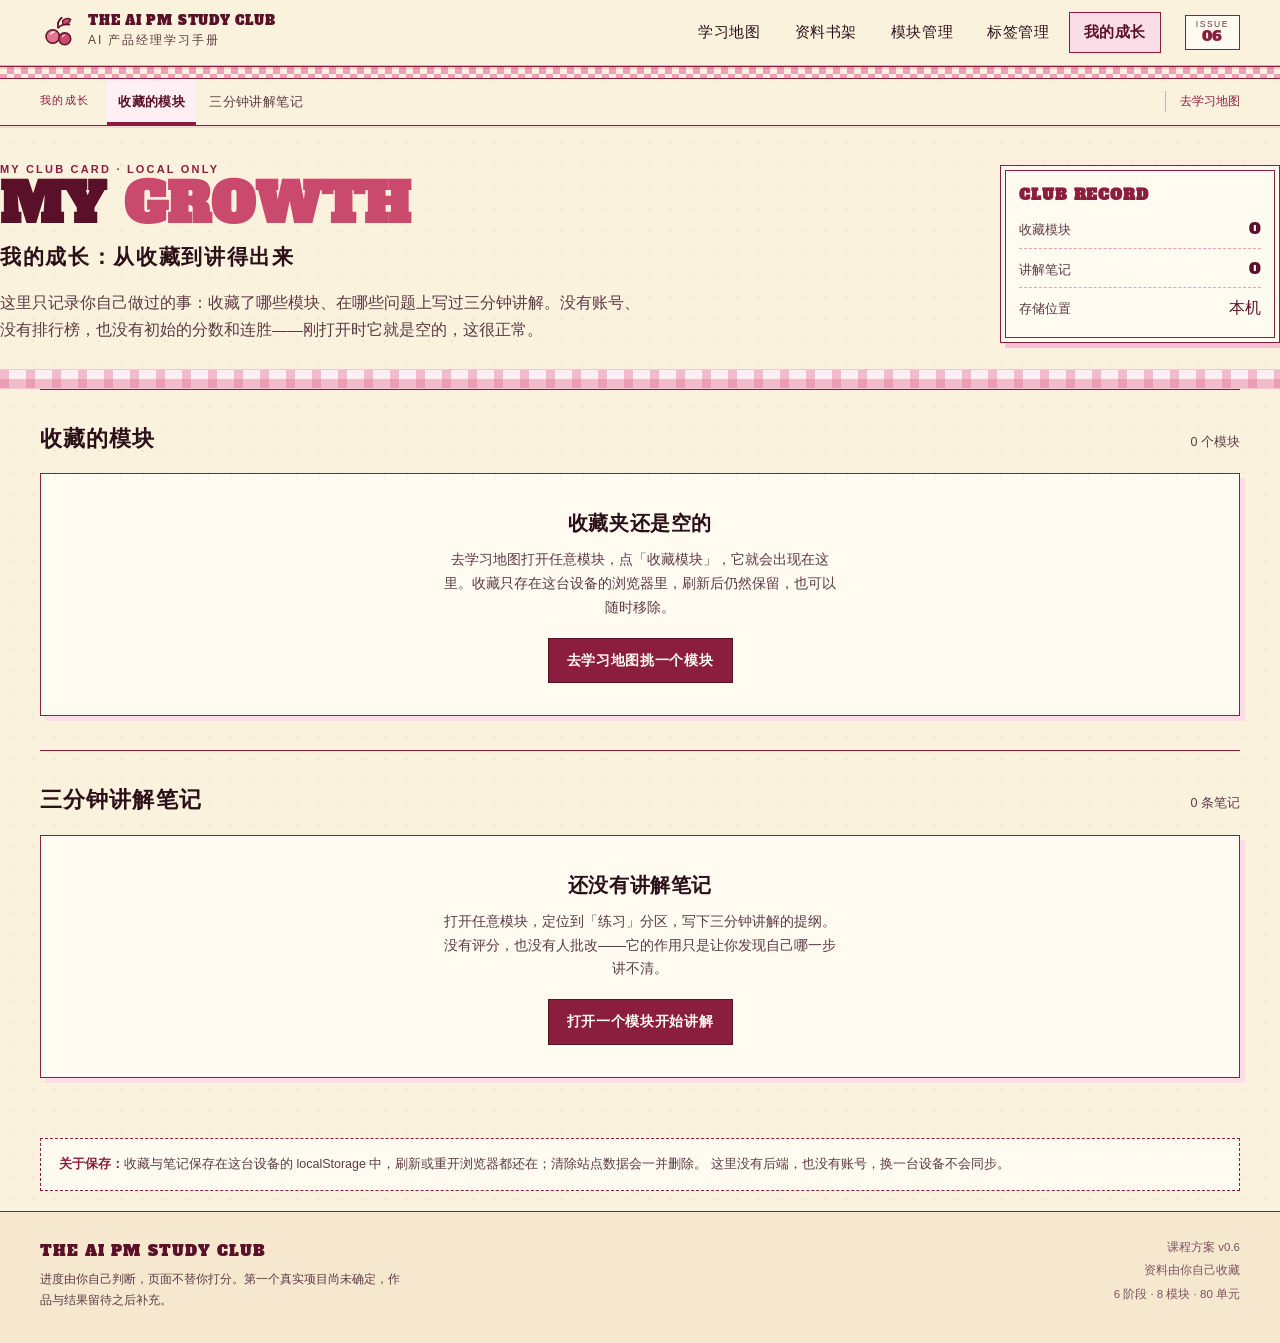
==== commit b6a4218a: "Add module management across study site" ====
--- a/growth.html
+++ b/growth.html
@@ -33,6 +33,7 @@
     <nav class="nav" aria-label="主导航">
       <a class="nav-link" href="index.html">学习地图</a>
       <a class="nav-link" href="library.html">资料书架</a>
+      <a class="nav-link" href="library.html#module-manager">模块管理</a>
       <a class="nav-link" href="library.html#tag-manager">标签管理</a>
       <a class="nav-link" href="growth.html" aria-current="page">我的成长</a>
     </nav>
@@ -117,7 +118,7 @@
     <div class="foot-meta">
       <span>课程方案 v0.6</span>
       <span>资料由你自己收藏</span>
-      <span>6 阶段 · 8 模块 · 80 单元</span>
+      <span data-module-stats>6 阶段 · 8 模块 · 80 单元</span>
     </div>
   </div>
 </footer>
--- a/styles.css
+++ b/styles.css
@@ -1355,6 +1355,8 @@
 .tag-manager-create input, .tag-manager-edit input { flex: 1; min-width: 0; border: 1px solid var(--pink-400); background: var(--paper-light); padding: 9px 11px; font: 14px var(--font-body); color: var(--ink); }
 .tag-manager-create .btn { flex: none; }
 #tag-manager-status { min-height: 20px; margin-top: 6px; color: var(--cherry); font-size: 12px; }
+#module-manager-status { min-height: 20px; margin-top: 6px; color: var(--cherry); font-size: 12px; }
+.tag-manager-create select { min-width: 150px; border: 1px solid var(--pink-400); background: var(--paper-light); padding: 9px 11px; font: 13px var(--font-body); color: var(--ink); }
 .tag-manager-all { margin-top: 17px; }
 .tag-manager-all h3 { padding-bottom: 8px; border-bottom: 1px solid var(--pink-300); color: var(--cherry-deep); font-size: 15px; }
 .tag-manager-all h3 span { margin-left: 5px; color: var(--pink-ink); font-size: 12px; }
@@ -1369,6 +1371,14 @@
 .tag-manager-item > button[data-manager-delete] { font-size: 17px; line-height: 1; }
 .tag-manager-edit { display: flex; align-items: center; gap: 7px; padding: 4px; }
 .tag-manager-edit input { width: 145px; }
+.module-manager-list { display: grid; grid-template-columns: repeat(auto-fill, minmax(300px, 1fr)); gap: 8px; padding-top: 10px; }
+.module-manager-item { display: flex; align-items: center; min-height: 46px; border: 1px solid var(--pink-300); background: var(--paper-light); color: var(--cherry-deep); font: 13px var(--font-body); }
+.module-manager-item .module-name { flex: 1; min-width: 0; padding: 8px 10px; }
+.module-manager-item small { display: block; margin-top: 2px; color: var(--ink-faint); font-size: 11px; }
+.module-manager-item button { align-self: stretch; border: 0; border-left: 1px solid var(--pink-300); background: none; color: var(--cherry); padding: 7px 9px; font: 12px var(--font-body); cursor: pointer; }
+.module-manager-item button:hover { background: var(--pink-100); }
+.module-manager-item input { flex: 1; min-width: 0; margin: 5px; border: 1px solid var(--pink-400); background: var(--paper); padding: 7px; font: 13px var(--font-body); }
+.module-manager-item select { max-width: 100px; border: 1px solid var(--pink-400); background: var(--paper); padding: 7px 3px; font: 12px var(--font-body); color: var(--ink); }
 
 .shelf-head {
   display: grid;
